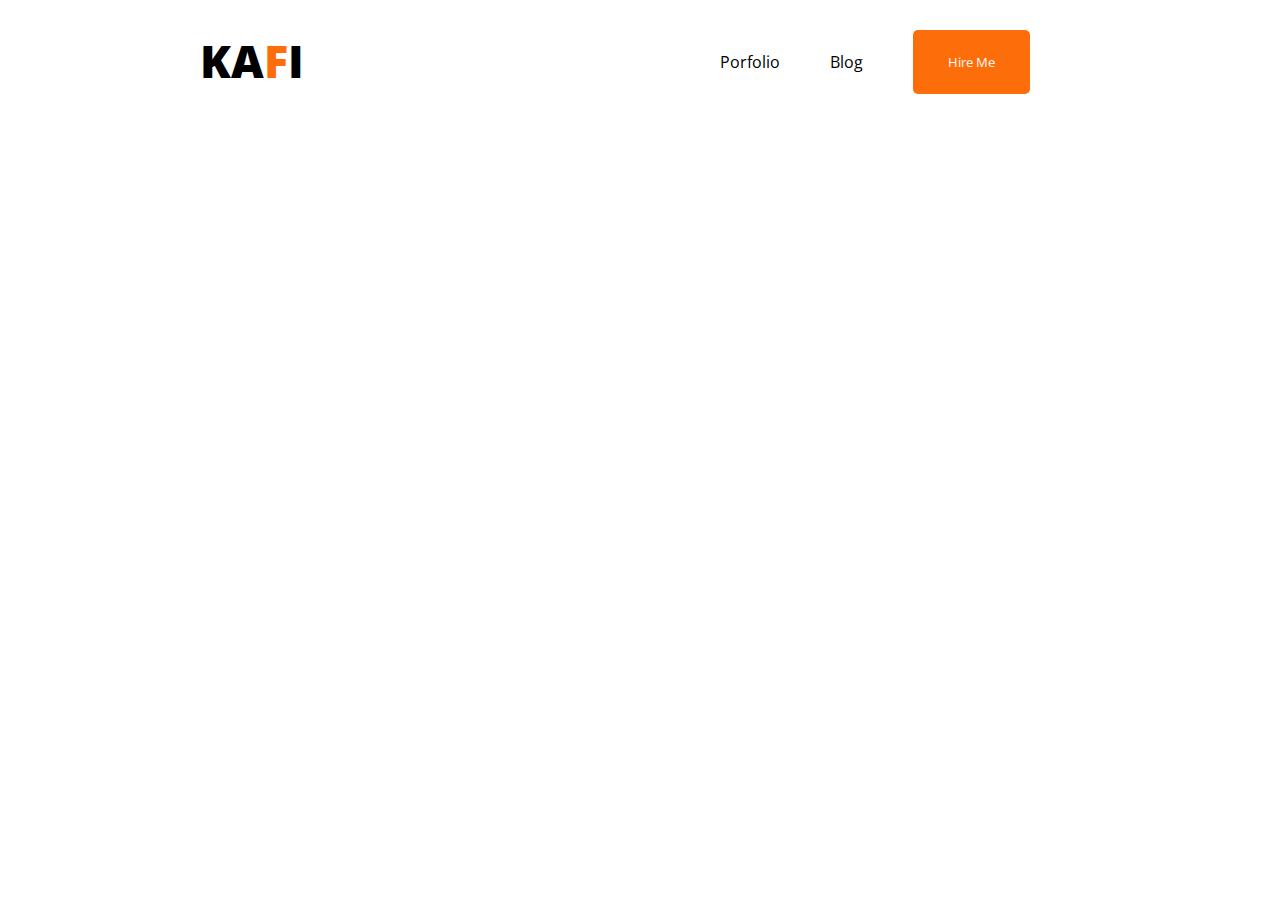
==== kafideveloper.html @ fa600e7f "Nav Styles Added" ====
<!DOCTYPE html>
<html lang="en">
<head>
    <meta charset="UTF-8">
    <meta http-equiv="X-UA-Compatible" content="IE=edge">
    <meta name="viewport" content="width=device-width, initial-scale=1.0">
    <title>Kafi Portfolio</title>
    <link rel="stylesheet" href="styles/portfolio.css">
    <link rel="preconnect" href="https://fonts.googleapis.com"><link rel="preconnect" href="https://fonts.gstatic.com" crossorigin><link href="https://fonts.googleapis.com/css2?family=Open+Sans&display=swap" rel="stylesheet">
</head>
<body>
    <header>
        <nav>
            <h2 class="nav-title">KA<span class="text-primary">F</span>I</h2>
            <ul>
                <li>Porfolio</li>
                <li>Blog</li>
                <li><button class="btn-primary">Hire Me</button></li>
            </ul>
        </nav>
    </header>
    <main>

    </main>
    <footer>

    </footer>

</body>
</html>
---- styles/portfolio.css ----
*{
    margin: 0;
    font-family: 'Open Sans', sans-serif;
}
.text-primary{
    color: #FD6E0A;
}
.btn-primary{
    height: 64px;
    color: white;
    border-radius: 5px;
    background-color: #FD6E0A;
    font-family: 700;
    border: 0;
    padding: 18px 35px;
}

/* Header and navigation styles */
nav{
    display: flex;
    justify-content: space-between;
    margin: 30px 200px;
}
nav li{
    list-style: none;
    margin-right: 50px;
}
.nav-title{
    font-size: 45px;
    font-weight: 800;
}
nav ul{
    display: flex;
    align-items: center;
}
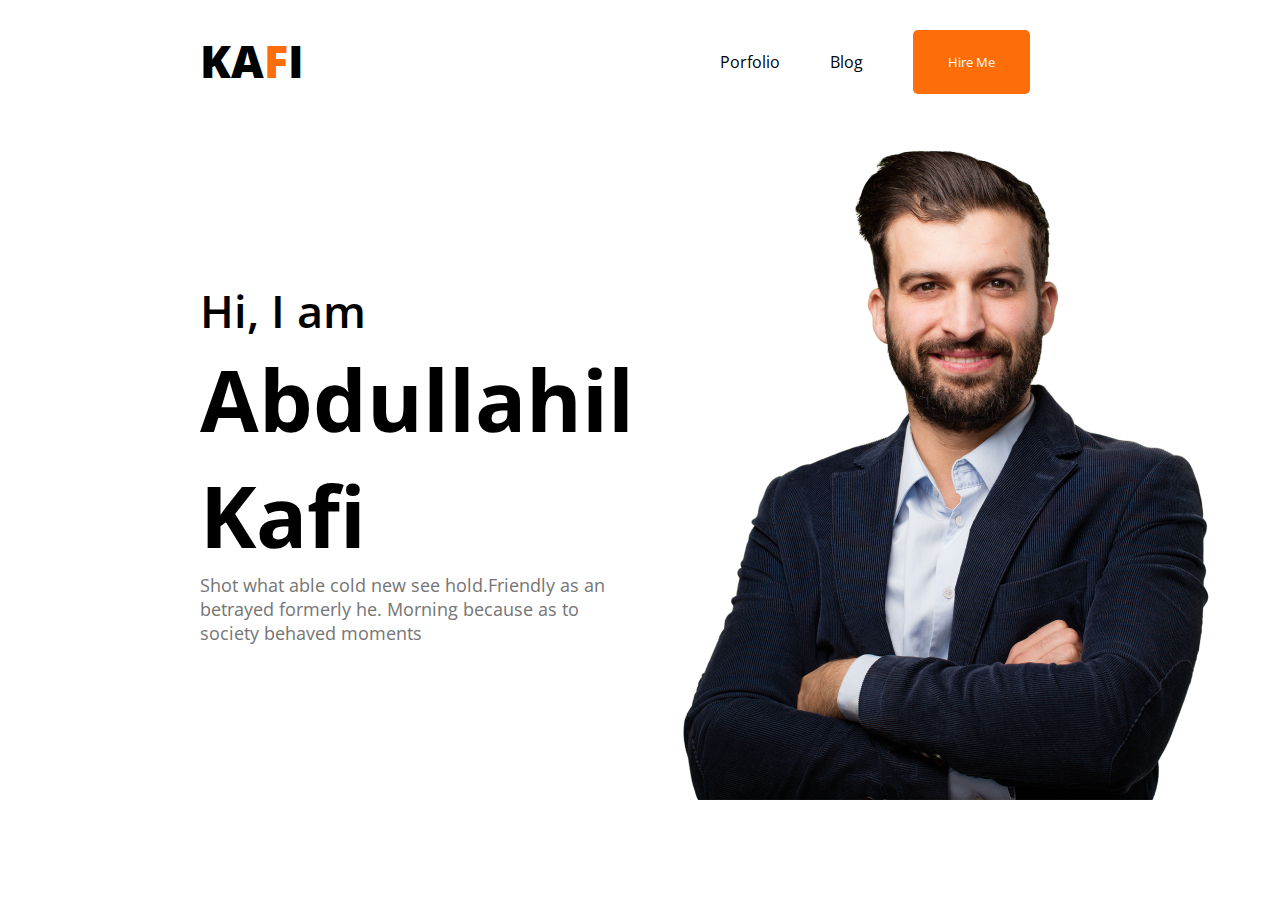
==== commit 2edb395f: "Liza Portfolio Problem Solved" ====
--- a/kafideveloper.html
+++ b/kafideveloper.html
@@ -18,6 +18,17 @@
                 <li><button class="btn-primary">Hire Me</button></li>
             </ul>
         </nav>
+
+        <!-- Header banner -->
+
+        <div class="banner">
+            <div>
+                <h3 class="banner-sub-title">Hi, I am</h3>
+                <h1 class="banner-title">Abdullahil Kafi</h1>
+                <p class="banner-description">Shot what able cold new see hold.Friendly as an betrayed formerly he. Morning because as to society behaved moments</p>
+            </div>
+            <img id="kafi" src="images/hardy.png" alt="">
+        </div>
     </header>
     <main>
 
--- a/styles/portfolio.css
+++ b/styles/portfolio.css
@@ -33,3 +33,22 @@
     display: flex;
     align-items: center;
 }
+
+/* Banner styles */
+.banner{
+    margin: 0 200px;
+    display: flex;
+    align-items: center;
+}
+.banner-title{
+    font-weight: 700px;
+    font-size: 85px;
+}
+.banner-sub-title{
+    font-weight: 600;
+    font-size: 45px;
+}
+.banner-description{
+    color: #757575;
+    font-size: 18px;
+}
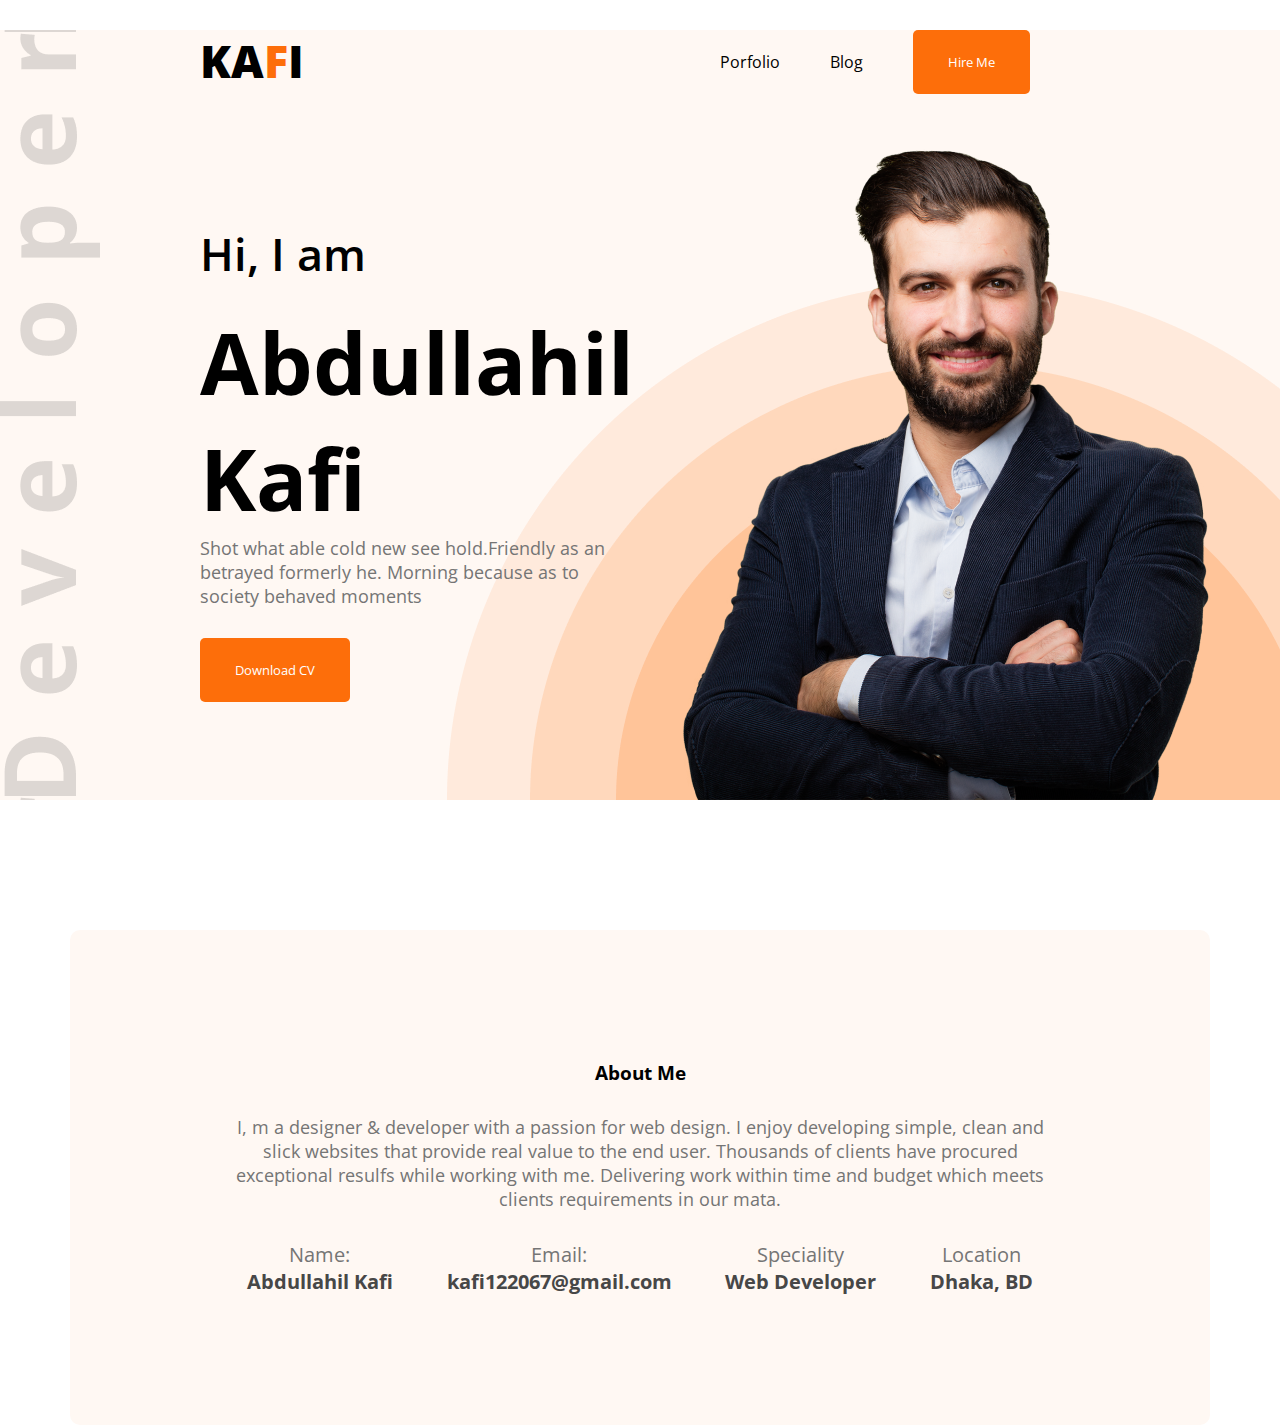
==== commit 8fbf415d: "Added Head and About Section" ====
--- a/kafideveloper.html
+++ b/kafideveloper.html
@@ -26,11 +26,35 @@
                 <h3 class="banner-sub-title">Hi, I am</h3>
                 <h1 class="banner-title">Abdullahil Kafi</h1>
                 <p class="banner-description">Shot what able cold new see hold.Friendly as an betrayed formerly he. Morning because as to society behaved moments</p>
+                <button class="btn-primary">Download CV</button>
             </div>
-            <img id="kafi" src="images/hardy.png" alt="">
-        </div>
+            <img src="images/hardy.png" alt="">
+        </div> 
     </header>
     <main>
+        <section class="about">
+            <h3 class="section-title">About Me</h3>
+            <p class="section-description">I, m a designer & developer with a passion for web design. I enjoy developing simple, clean and slick websites that provide real value to the end user. Thousands of clients have procured exceptional resulfs while working with me. Delivering work within time and budget which meets clients requirements in our mata.</p>
+            <div class="about-info-container">
+                <div class="about-info">
+                    <p class="info-title">Name:</p>
+                    <p class="info-description">Abdullahil Kafi</p>
+                </div>
+                <div class="about-info">
+                    <p class="info-title">Email:</p>
+                    <p class="info-description">kafi122067@gmail.com</p>
+                </div>
+                <div class="about-info">
+                    <p class="info-title">Speciality</p>
+                    <p class="info-description">Web Developer</p>
+                </div>
+                <div class="about-info">
+                    <p class="info-title">Location</p>
+                    <p class="info-description">Dhaka, BD</p>
+                </div>
+
+            </div>
+        </section>
 
     </main>
     <footer>
--- a/styles/portfolio.css
+++ b/styles/portfolio.css
@@ -1,6 +1,9 @@
 *{
     margin: 0;
     font-family: 'Open Sans', sans-serif;
+}
+head{
+    margin-left: 100px;
 }
 .text-primary{
     color: #FD6E0A;
@@ -16,6 +19,16 @@
 }
 
 /* Header and navigation styles */
+header{
+    background: #fff8f3;
+    background-image: url(../images/header_bg.png), url(../images/developer.png);
+    background-repeat: no-repeat, repeat-y;
+    background-position: bottom right, left;
+    max-height: 850px;
+    max-width: 2000px;
+    margin-left: 0 200px;
+}
+
 nav{
     display: flex;
     justify-content: space-between;
@@ -47,8 +60,50 @@
 .banner-sub-title{
     font-weight: 600;
     font-size: 45px;
+    margin-bottom: 20px;
 }
 .banner-description{
     color: #757575;
     font-size: 18px;
+    margin-bottom: 30px;
 }
+
+/* Main Section */
+main{
+    max-width: 1140px;
+    margin: 0 auto;
+
+}
+
+/* Section styles */
+.about{
+    margin-top: 130px;
+    background-color: #fff8f3;
+    border-radius: 10px;
+    padding: 130px 150px;
+    text-align: center;
+}
+.section-title{
+    margin-bottom: 30px;
+}
+
+.section-description{
+    color: #757575;
+    font-size: 18px;
+    margin-bottom: 30px;
+    
+}
+
+.about-info-container{
+    display: flex;
+    justify-content: space-around;
+}
+.about .info-title{
+    font-size: 20px;
+    color: #757575
+}
+.info-description{
+    font-weight: 700;
+    font-size: 20px;
+    color: #474747
+}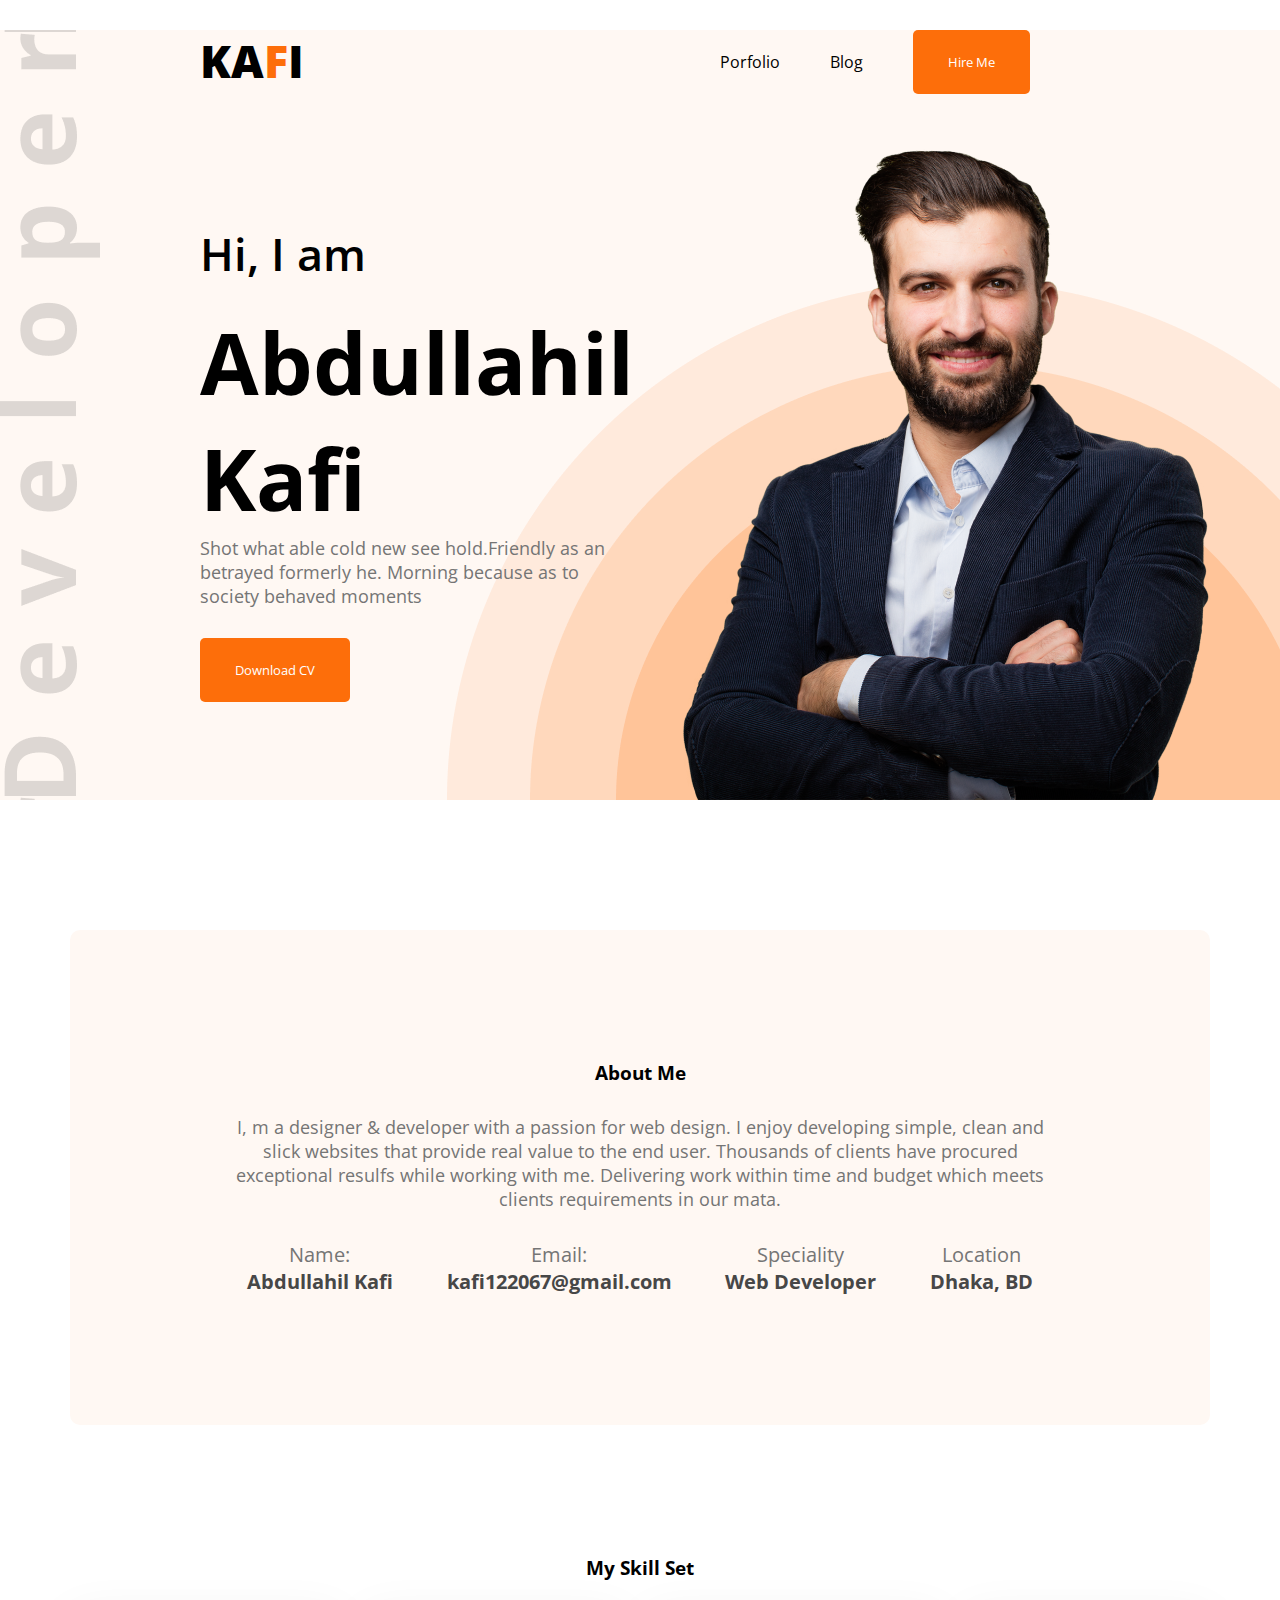
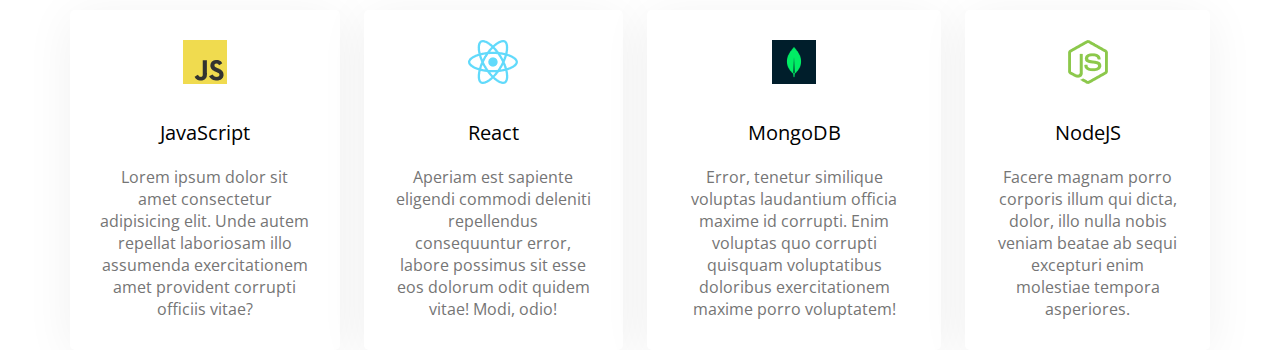
==== commit 7d54b037: "Skills section added" ====
--- a/kafideveloper.html
+++ b/kafideveloper.html
@@ -55,6 +55,35 @@
 
             </div>
         </section>
+        <!-- Skills Section -->
+        <section class="what-i-do">
+            <h3 class="section-title">My Skill Set</h3>
+            <!-- .skills-container>.skill*4>img+p.skill-title+p.skill-description>lorem20 -->
+            <div class="skill-container">
+                <div class="skill">
+                    <img src="images/icons/js.png" alt="">
+                    <p class="skill-title">JavaScript</p>
+                    <p class="skill-description">Lorem ipsum dolor sit amet consectetur adipisicing elit. Unde autem repellat laboriosam illo assumenda exercitationem amet provident corrupti officiis vitae?</p>
+                </div>
+                <div class="skill">
+                    <img src="images/icons/react.png" alt="">
+                    <p class="skill-title">React</p>
+                    <p class="skill-description">Aperiam est sapiente eligendi commodi deleniti repellendus consequuntur error, labore possimus sit esse eos dolorum odit quidem vitae! Modi, odio!</p>
+                </div>
+                <div class="skill">
+                    <img src="images/icons/mongo.png" alt="">
+                    <p class="skill-title">MongoDB</p>
+                    <p class="skill-description">Error, tenetur similique voluptas laudantium officia maxime id corrupti. Enim voluptas quo corrupti quisquam voluptatibus doloribus exercitationem maxime porro voluptatem!</p>
+                </div>
+                <div class="skill">
+                    <img src="images/icons/nodejs.png" alt="">
+                    <p class="skill-title">NodeJS</p>
+                    <p class="skill-description">Facere magnam porro corporis illum qui dicta, dolor, illo nulla nobis veniam beatae ab sequi excepturi enim molestiae tempora asperiores.</p>
+                </div>
+            </div>
+
+
+        </section>
 
     </main>
     <footer>
--- a/styles/portfolio.css
+++ b/styles/portfolio.css
@@ -106,4 +106,29 @@
     font-weight: 700;
     font-size: 20px;
     color: #474747
+}
+
+/* Skills set section */
+.what-i-do{
+    margin-top: 130px;
+    text-align: center;
+}
+.skill-container{
+    display: flex;
+    gap: 24px;
+}
+.skill{
+    background: #FFFFFF;
+    box-shadow: 0 6px 50px rgba(0, 0, 0, 0.06);
+    border-radius: 5px;
+    padding: 30px;
+}
+.skill-title{
+    font-weight: 700px;
+    font-size: 20px;
+    margin-top: 30px;
+    margin-bottom: 20px;
+}
+.skill-description{
+    color: #757575;
 }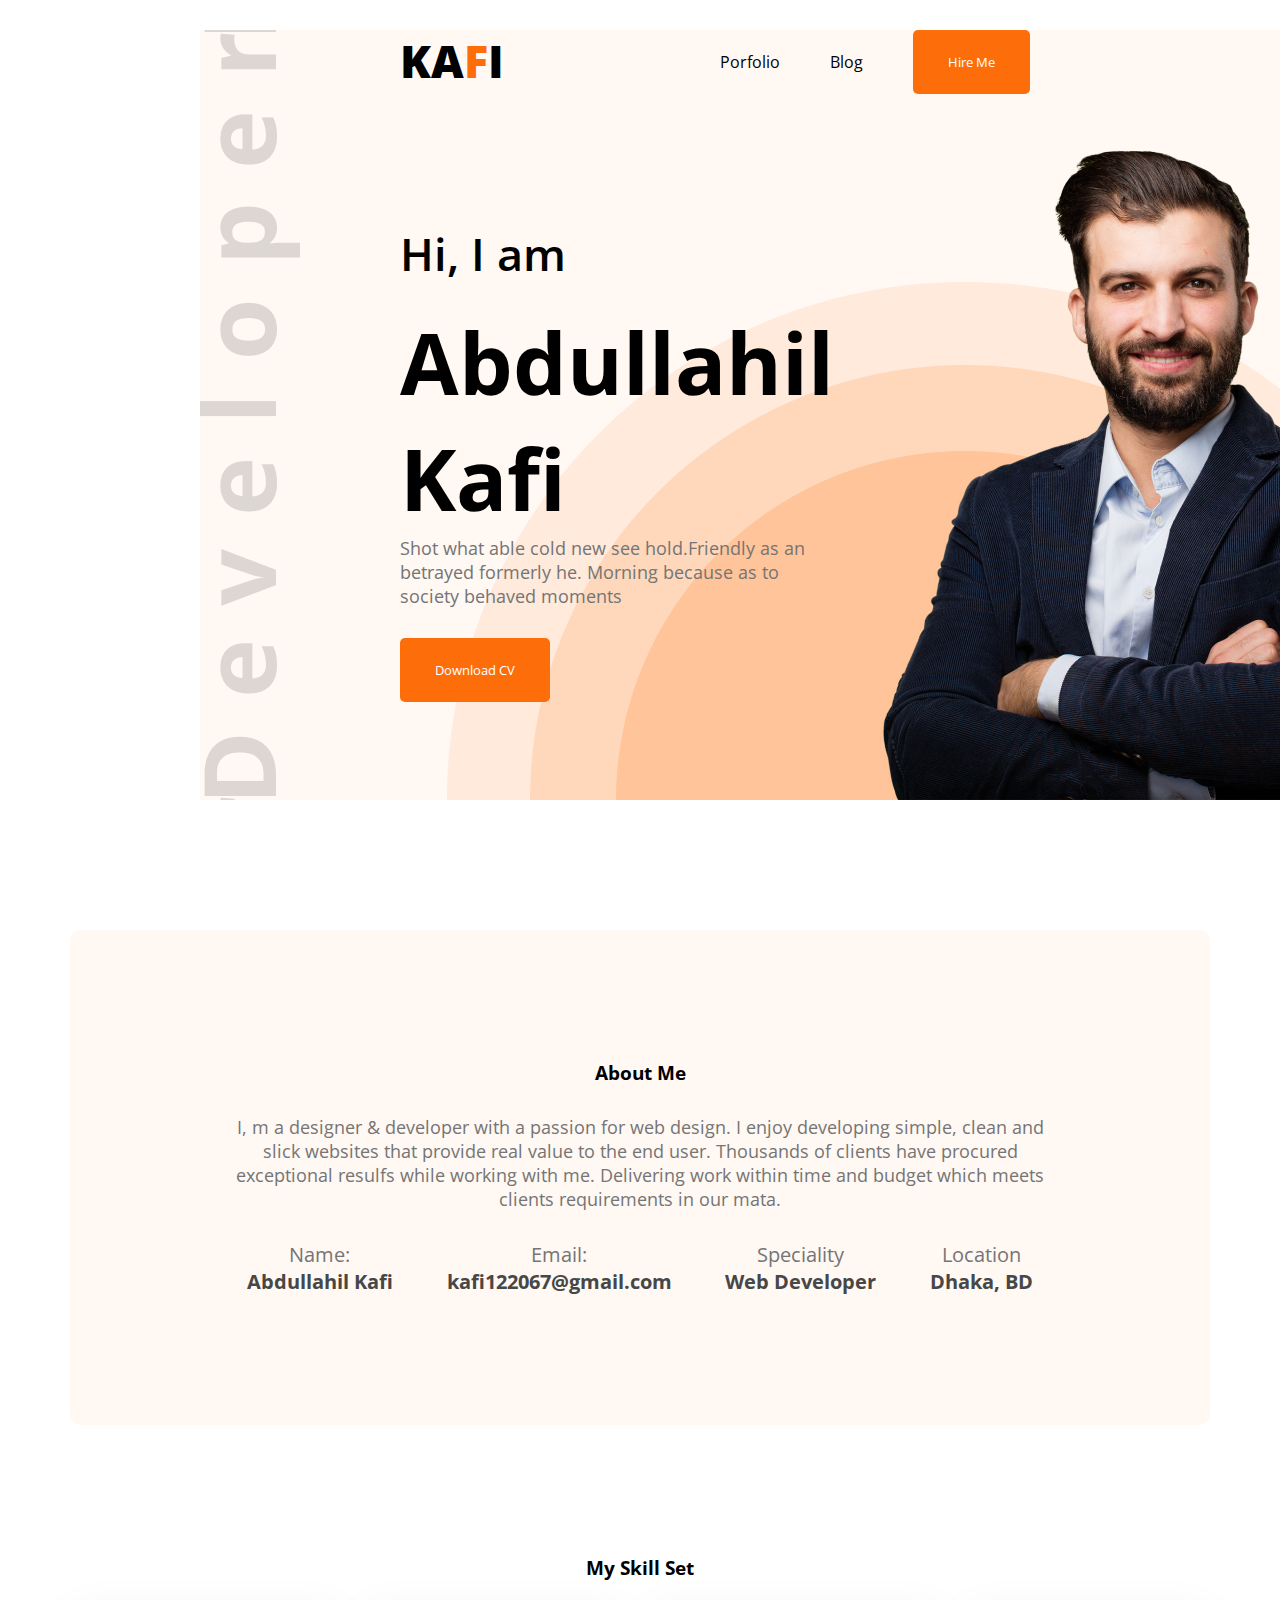
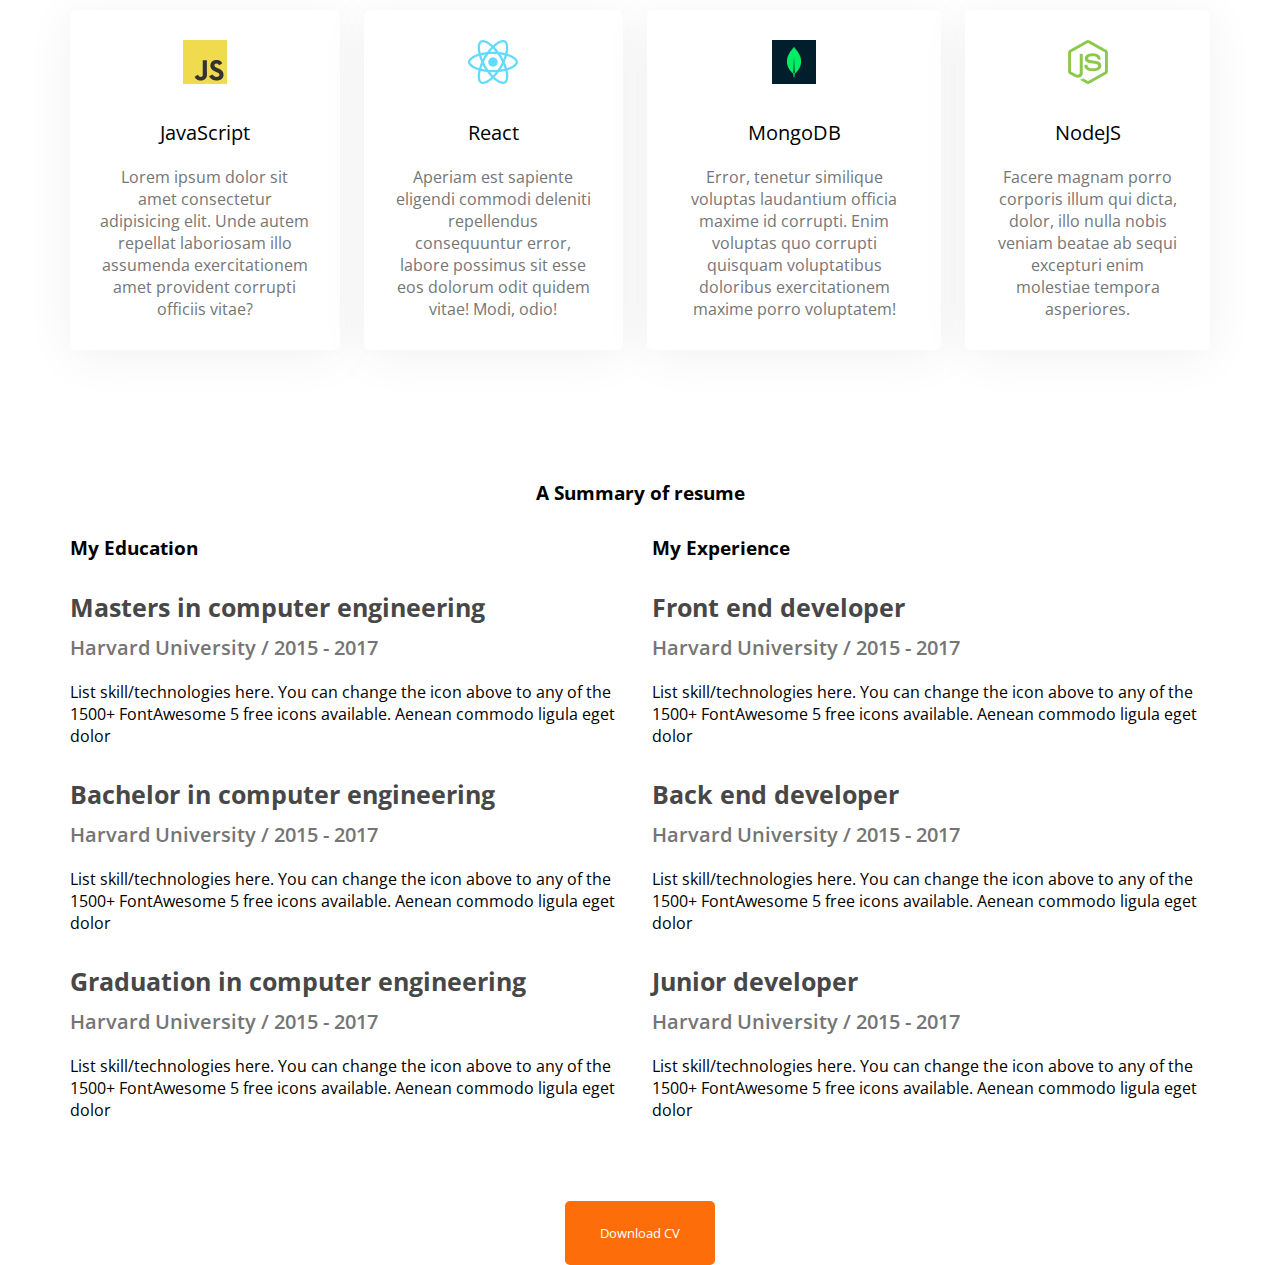
==== commit d8e0617e: "Resume section added" ====
--- a/kafideveloper.html
+++ b/kafideveloper.html
@@ -1,13 +1,17 @@
 <!DOCTYPE html>
 <html lang="en">
+
 <head>
     <meta charset="UTF-8">
     <meta http-equiv="X-UA-Compatible" content="IE=edge">
     <meta name="viewport" content="width=device-width, initial-scale=1.0">
     <title>Kafi Portfolio</title>
     <link rel="stylesheet" href="styles/portfolio.css">
-    <link rel="preconnect" href="https://fonts.googleapis.com"><link rel="preconnect" href="https://fonts.gstatic.com" crossorigin><link href="https://fonts.googleapis.com/css2?family=Open+Sans&display=swap" rel="stylesheet">
+    <link rel="preconnect" href="https://fonts.googleapis.com">
+    <link rel="preconnect" href="https://fonts.gstatic.com" crossorigin>
+    <link href="https://fonts.googleapis.com/css2?family=Open+Sans&display=swap" rel="stylesheet">
 </head>
+
 <body>
     <header>
         <nav>
@@ -25,16 +29,20 @@
             <div>
                 <h3 class="banner-sub-title">Hi, I am</h3>
                 <h1 class="banner-title">Abdullahil Kafi</h1>
-                <p class="banner-description">Shot what able cold new see hold.Friendly as an betrayed formerly he. Morning because as to society behaved moments</p>
+                <p class="banner-description">Shot what able cold new see hold.Friendly as an betrayed formerly he.
+                    Morning because as to society behaved moments</p>
                 <button class="btn-primary">Download CV</button>
             </div>
             <img src="images/hardy.png" alt="">
-        </div> 
+        </div>
     </header>
     <main>
         <section class="about">
             <h3 class="section-title">About Me</h3>
-            <p class="section-description">I, m a designer & developer with a passion for web design. I enjoy developing simple, clean and slick websites that provide real value to the end user. Thousands of clients have procured exceptional resulfs while working with me. Delivering work within time and budget which meets clients requirements in our mata.</p>
+            <p class="section-description">I, m a designer & developer with a passion for web design. I enjoy developing
+                simple, clean and slick websites that provide real value to the end user. Thousands of clients have
+                procured exceptional resulfs while working with me. Delivering work within time and budget which meets
+                clients requirements in our mata.</p>
             <div class="about-info-container">
                 <div class="about-info">
                     <p class="info-title">Name:</p>
@@ -55,7 +63,9 @@
 
             </div>
         </section>
+
         <!-- Skills Section -->
+
         <section class="what-i-do">
             <h3 class="section-title">My Skill Set</h3>
             <!-- .skills-container>.skill*4>img+p.skill-title+p.skill-description>lorem20 -->
@@ -63,32 +73,84 @@
                 <div class="skill">
                     <img src="images/icons/js.png" alt="">
                     <p class="skill-title">JavaScript</p>
-                    <p class="skill-description">Lorem ipsum dolor sit amet consectetur adipisicing elit. Unde autem repellat laboriosam illo assumenda exercitationem amet provident corrupti officiis vitae?</p>
+                    <p class="skill-description">Lorem ipsum dolor sit amet consectetur adipisicing elit. Unde autem
+                        repellat laboriosam illo assumenda exercitationem amet provident corrupti officiis vitae?</p>
                 </div>
                 <div class="skill">
                     <img src="images/icons/react.png" alt="">
                     <p class="skill-title">React</p>
-                    <p class="skill-description">Aperiam est sapiente eligendi commodi deleniti repellendus consequuntur error, labore possimus sit esse eos dolorum odit quidem vitae! Modi, odio!</p>
+                    <p class="skill-description">Aperiam est sapiente eligendi commodi deleniti repellendus consequuntur
+                        error, labore possimus sit esse eos dolorum odit quidem vitae! Modi, odio!</p>
                 </div>
                 <div class="skill">
                     <img src="images/icons/mongo.png" alt="">
                     <p class="skill-title">MongoDB</p>
-                    <p class="skill-description">Error, tenetur similique voluptas laudantium officia maxime id corrupti. Enim voluptas quo corrupti quisquam voluptatibus doloribus exercitationem maxime porro voluptatem!</p>
+                    <p class="skill-description">Error, tenetur similique voluptas laudantium officia maxime id
+                        corrupti. Enim voluptas quo corrupti quisquam voluptatibus doloribus exercitationem maxime porro
+                        voluptatem!</p>
                 </div>
                 <div class="skill">
                     <img src="images/icons/nodejs.png" alt="">
                     <p class="skill-title">NodeJS</p>
-                    <p class="skill-description">Facere magnam porro corporis illum qui dicta, dolor, illo nulla nobis veniam beatae ab sequi excepturi enim molestiae tempora asperiores.</p>
+                    <p class="skill-description">Facere magnam porro corporis illum qui dicta, dolor, illo nulla nobis
+                        veniam beatae ab sequi excepturi enim molestiae tempora asperiores.</p>
                 </div>
             </div>
 
 
         </section>
 
+        <!-- Resume Section -->
+        
+        <section class="resume">
+            <h3 class="section-title">A Summary of resume</h3>
+            <div class="resume-content">
+                <div>
+                    <h3 class="resume-title">My Education</h3>
+                    <div class="resume-item">
+                        <h4 class="title">Masters in computer engineering</h4>
+                        <h5 class="sub-title">Harvard University / 2015 - 2017</h5>
+                        <p class="description">List skill/technologies here. You can change the icon above to any of the 1500+ FontAwesome 5 free icons available. Aenean commodo ligula eget dolor</p></div>
+                    <div class="resume-item">
+                        <h4 class="title">Bachelor in computer engineering</h4>
+                        <h5 class="sub-title">Harvard University / 2015 - 2017</h5>
+                        <p class="description">List skill/technologies here. You can change the icon above to any of the 1500+ FontAwesome 5 free icons available. Aenean commodo ligula eget dolor</p>
+                    </div>
+                    <div class="resume-item">
+                        <h4 class="title">Graduation in computer engineering</h4>
+                        <h5 class="sub-title">Harvard University / 2015 - 2017</h5>
+                        <p class="description">List skill/technologies here. You can change the icon above to any of the 1500+ FontAwesome 5 free icons available. Aenean commodo ligula eget dolor</p>
+                    </div>
+                </div>
+                <div>
+                    <h3 class="resume-title">My Experience</h3>
+                    <div class="resume-item">
+                        <h4 class="title">Front end developer</h4>
+                        <h5 class="sub-title">Harvard University / 2015 - 2017</h5>
+                        <p class="description">List skill/technologies here. You can change the icon above to any of the 1500+ FontAwesome 5 free icons available. Aenean commodo ligula eget dolor</p>
+
+                    </div>
+                    <div class="resume-item">
+                        <h4 class="title">Back end developer</h4>
+                        <h5 class="sub-title">Harvard University / 2015 - 2017</h5>
+                        <p class="description">List skill/technologies here. You can change the icon above to any of the 1500+ FontAwesome 5 free icons available. Aenean commodo ligula eget dolor</p>
+                    </div>
+                    <div class="resume-item">
+                        <h4 class="title">Junior developer</h4>
+                        <h5 class="sub-title">Harvard University / 2015 - 2017</h5>
+                        <p class="description">List skill/technologies here. You can change the icon above to any of the 1500+ FontAwesome 5 free icons available. Aenean commodo ligula eget dolor</p>
+                    </div>
+                </div>
+            </div>
+            <div class="resume-button">
+                <button class="btn-primary">Download CV</button>
+            </div>
+        </section>
     </main>
     <footer>
 
     </footer>
 
 </body>
-</html> +
+</html>  --- a/styles/portfolio.css
+++ b/styles/portfolio.css
@@ -1,14 +1,17 @@
-*{
+* {
     margin: 0;
     font-family: 'Open Sans', sans-serif;
 }
-head{
+
+head {
     margin-left: 100px;
 }
-.text-primary{
+
+.text-primary {
     color: #FD6E0A;
 }
-.btn-primary{
+
+.btn-primary {
     height: 64px;
     color: white;
     border-radius: 5px;
@@ -19,116 +22,170 @@
 }
 
 /* Header and navigation styles */
-header{
+header {
     background: #fff8f3;
     background-image: url(../images/header_bg.png), url(../images/developer.png);
     background-repeat: no-repeat, repeat-y;
     background-position: bottom right, left;
     max-height: 850px;
     max-width: 2000px;
-    margin-left: 0 200px;
+    margin-left: 200px;
+
 }
 
-nav{
+nav {
     display: flex;
     justify-content: space-between;
     margin: 30px 200px;
 }
-nav li{
+
+nav li {
     list-style: none;
     margin-right: 50px;
 }
-.nav-title{
+
+.nav-title {
     font-size: 45px;
     font-weight: 800;
 }
-nav ul{
+
+nav ul {
     display: flex;
     align-items: center;
 }
 
 /* Banner styles */
-.banner{
+.banner {
     margin: 0 200px;
     display: flex;
     align-items: center;
 }
-.banner-title{
+
+.banner-title {
     font-weight: 700px;
     font-size: 85px;
 }
-.banner-sub-title{
+
+.banner-sub-title {
     font-weight: 600;
     font-size: 45px;
     margin-bottom: 20px;
 }
-.banner-description{
+
+.banner-description {
     color: #757575;
     font-size: 18px;
     margin-bottom: 30px;
 }
 
 /* Main Section */
-main{
+main {
     max-width: 1140px;
     margin: 0 auto;
 
 }
 
 /* Section styles */
-.about{
+.about {
     margin-top: 130px;
     background-color: #fff8f3;
     border-radius: 10px;
     padding: 130px 150px;
     text-align: center;
 }
-.section-title{
+
+.section-title {
     margin-bottom: 30px;
+    text-align: center;
 }
 
-.section-description{
+.section-description {
     color: #757575;
     font-size: 18px;
     margin-bottom: 30px;
-    
+
 }
 
-.about-info-container{
+.about-info-container {
     display: flex;
     justify-content: space-around;
 }
-.about .info-title{
+
+.about .info-title {
     font-size: 20px;
     color: #757575
 }
-.info-description{
+
+.info-description {
     font-weight: 700;
     font-size: 20px;
     color: #474747
 }
 
 /* Skills set section */
-.what-i-do{
+.what-i-do {
     margin-top: 130px;
     text-align: center;
 }
-.skill-container{
+
+.skill-container {
     display: flex;
     gap: 24px;
 }
-.skill{
+
+.skill {
     background: #FFFFFF;
     box-shadow: 0 6px 50px rgba(0, 0, 0, 0.06);
     border-radius: 5px;
     padding: 30px;
 }
-.skill-title{
+
+.skill-title {
     font-weight: 700px;
     font-size: 20px;
     margin-top: 30px;
     margin-bottom: 20px;
 }
-.skill-description{
+
+.skill-description {
     color: #757575;
+}
+
+section {
+    margin-top: 130px;
+}
+
+/* resume styles */
+.resume-item {
+    margin: 30px 0;
+    margin-bottom: 30px;
+}
+
+.resume-content {
+    display: flex;
+    gap: 24px;
+}
+
+.resume .title {
+    font-weight: 700;
+    font-size: 25px;
+    color: #474747;
+    margin-bottom: 10px;
+}
+
+.resume .sub-title {
+    color: #757575;
+    font-weight: 600;
+    font-size: 20px;
+    margin-bottom: 20px;
+}
+
+.resume .description {
+
+
+}
+
+.resume-button{
+    margin-top: 50px;
+    text-align: center;
 }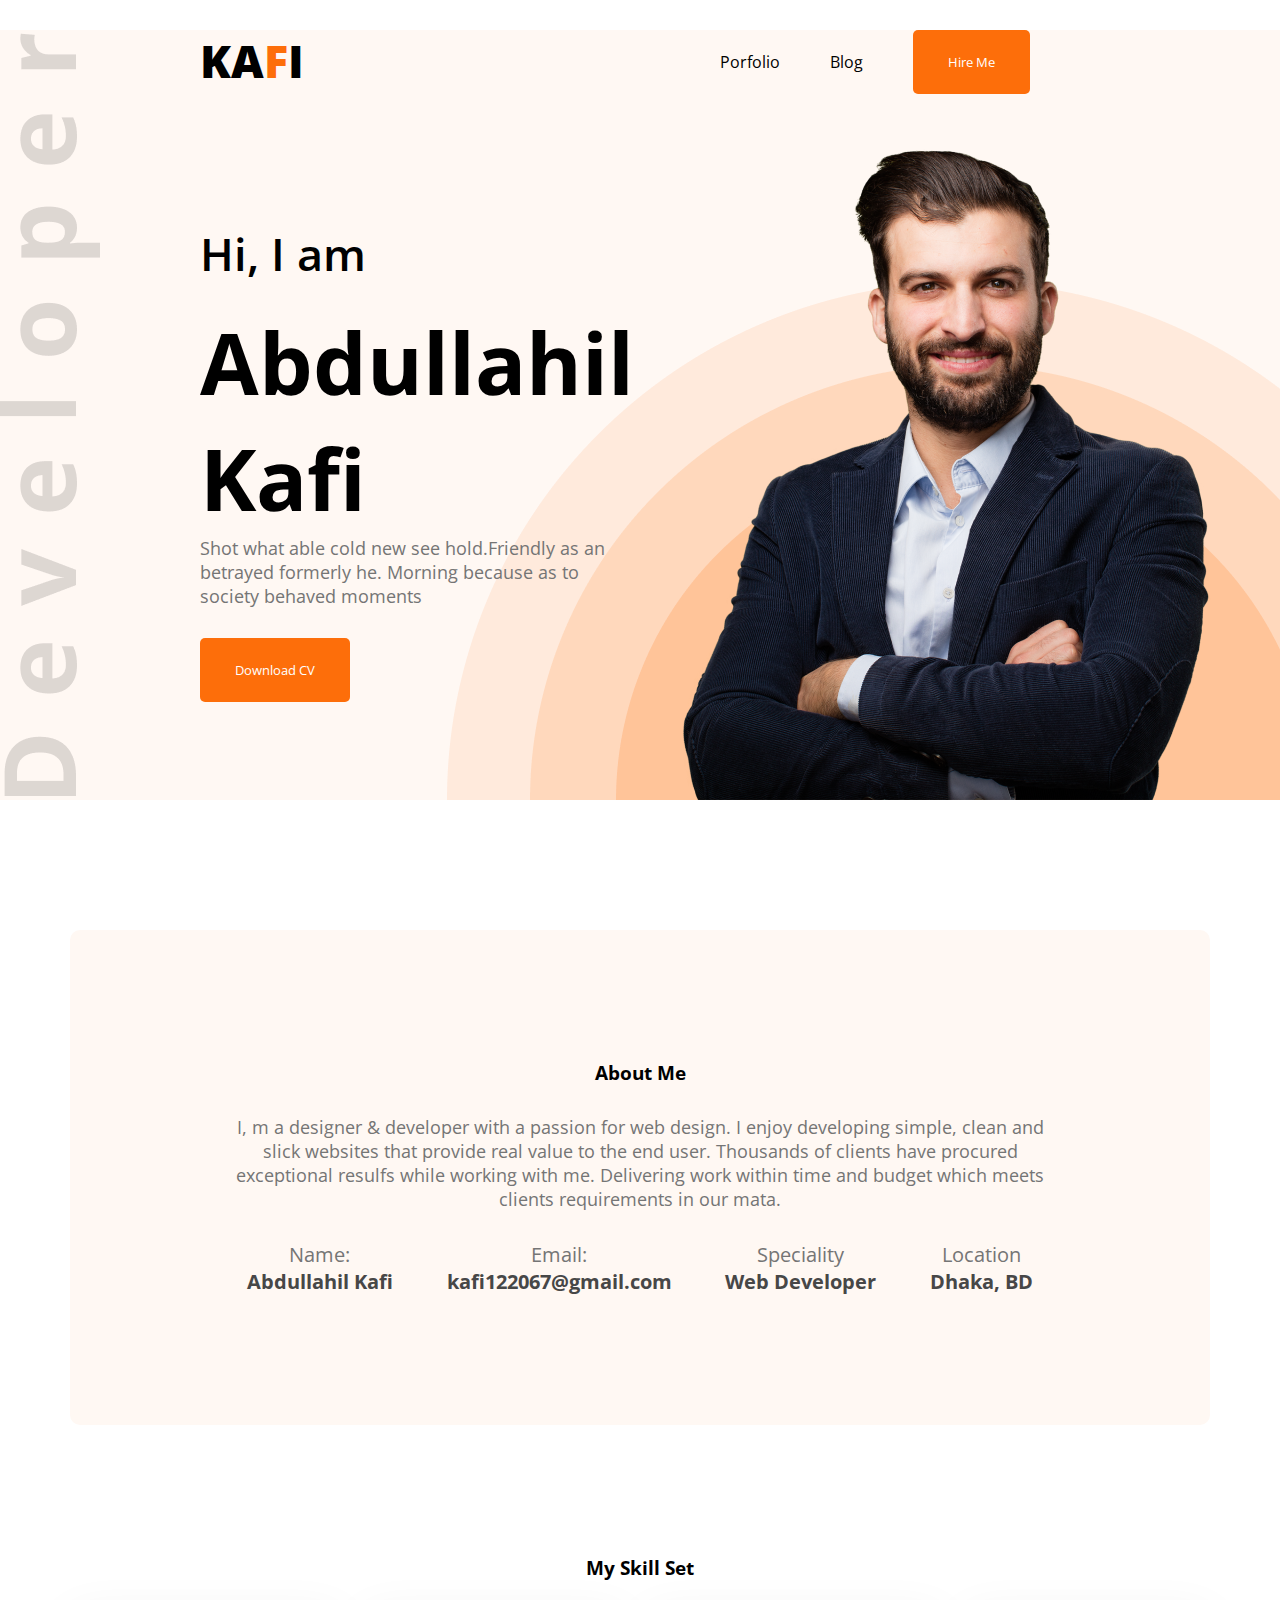
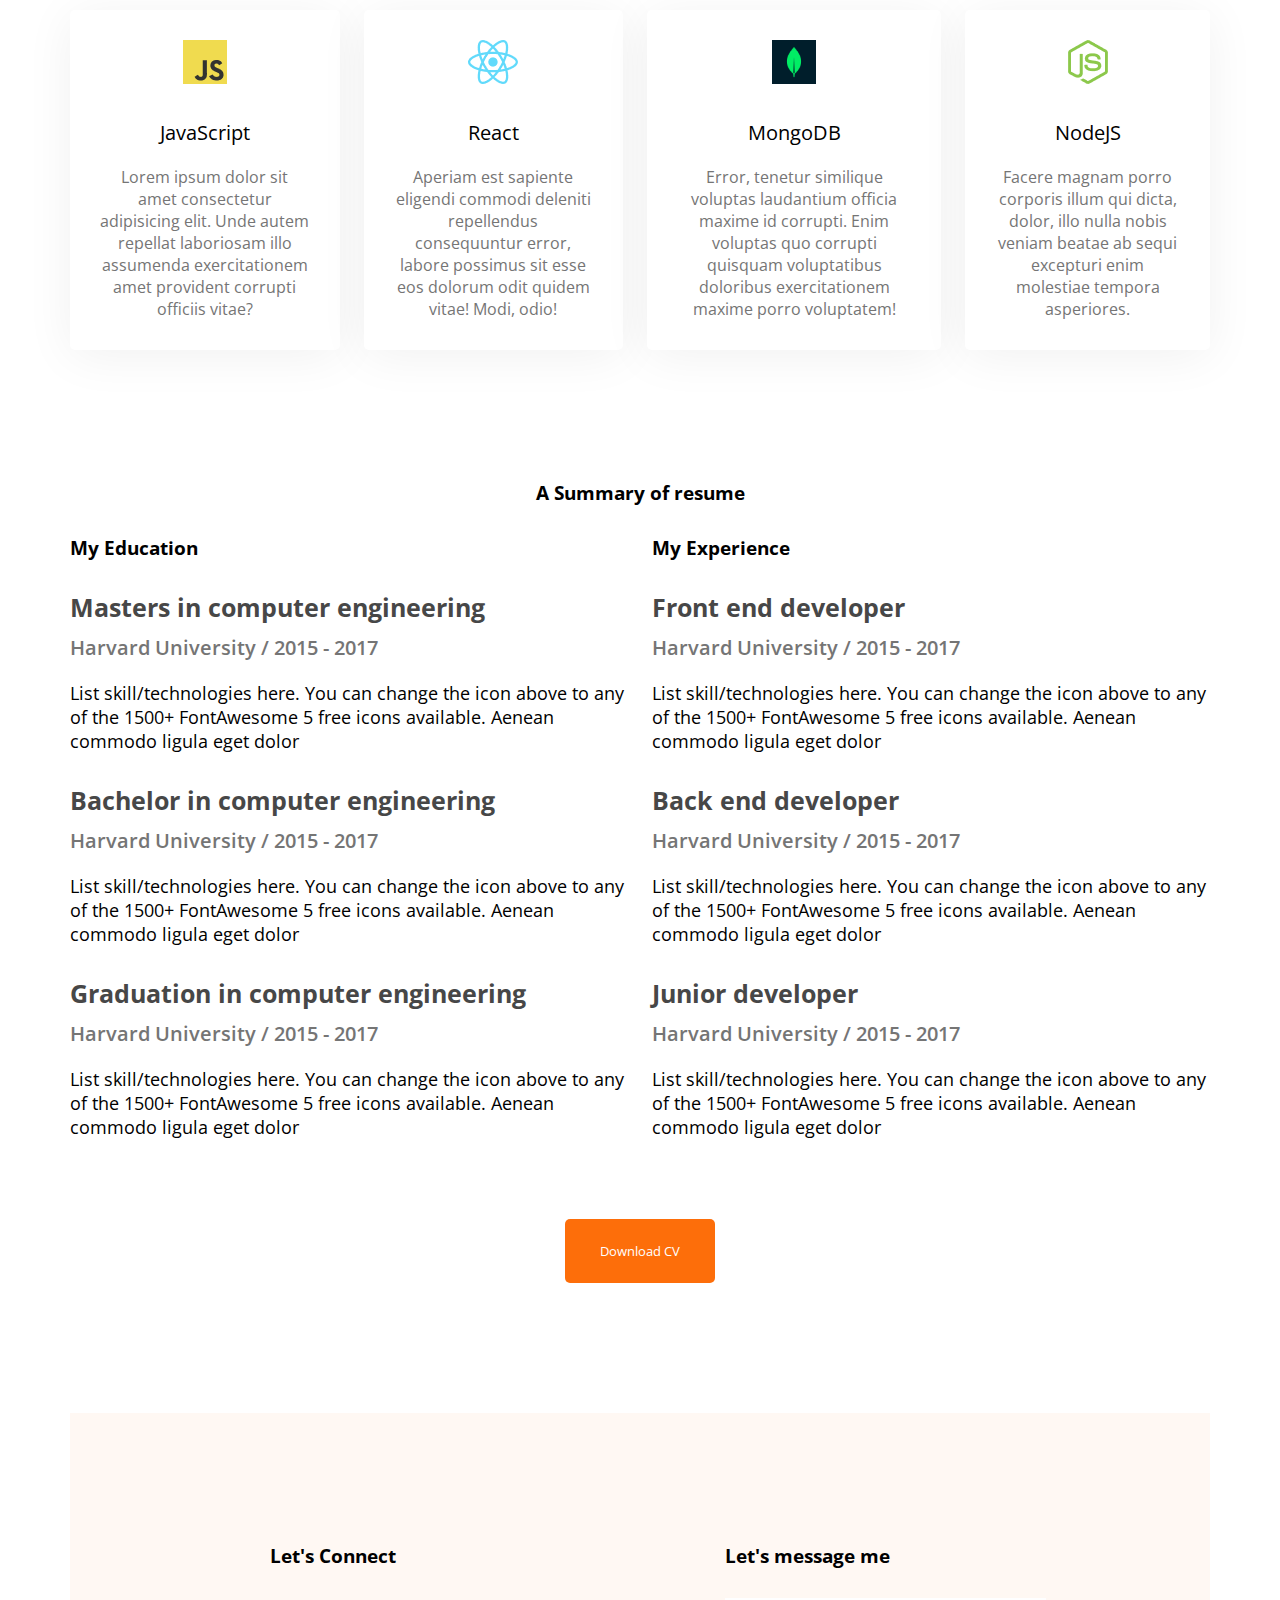
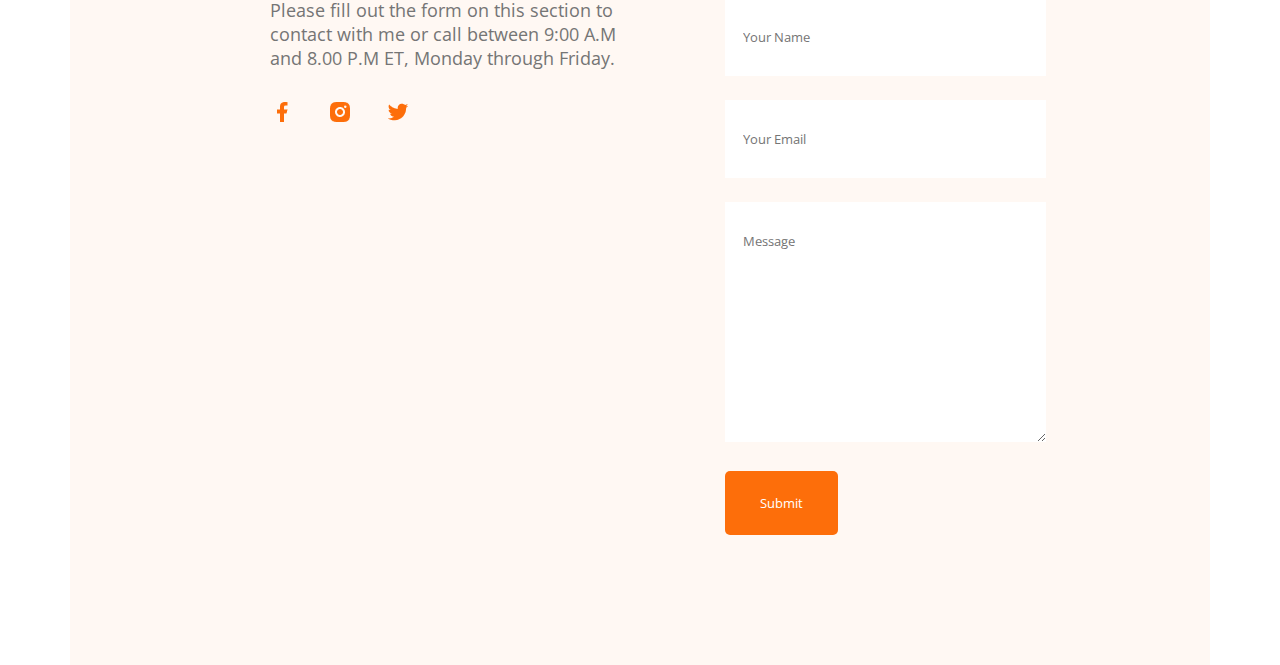
==== commit edb69361: "Contact Added" ====
--- a/kafideveloper.html
+++ b/kafideveloper.html
@@ -101,7 +101,7 @@
         </section>
 
         <!-- Resume Section -->
-        
+
         <section class="resume">
             <h3 class="section-title">A Summary of resume</h3>
             <div class="resume-content">
@@ -146,8 +146,36 @@
                 <button class="btn-primary">Download CV</button>
             </div>
         </section>
+
+        <!-- Contact Section -->
+
+        <section class="contact">
+            <div>
+                <h3 class="section-title">Let's Connect</h3>
+                <p class="section-description">Please fill out the form on this section to contact with me or call between 9:00 A.M and 8.00 P.M ET, Monday through Friday.</p>
+                <a href="">
+                    <img src="images/icons/facebook.png" alt="">
+                </a>
+                <a href="">
+                    <img src="images/icons/insta.png" alt="">
+                </a>
+                <a href="">
+                    <img src="images/icons/twitter.png" alt="">
+                </a>
+            </div>
+            <div>
+                <h3 class="section-title">Let's message me</h3>
+                <form action="">
+                    <input type="text" name="" id="" placeholder="Your Name">
+                    <input type="email" name="" id="" placeholder="Your Email">
+                    <textarea name="" id="" cols="30" rows="10" placeholder="Message"></textarea>
+                    <input class="btn-primary" type="submit" value="Submit">
+                </form>
+            </div>
+        </section>
     </main>
     <footer>
+
 
     </footer>
 
--- a/styles/portfolio.css
+++ b/styles/portfolio.css
@@ -25,11 +25,11 @@
 header {
     background: #fff8f3;
     background-image: url(../images/header_bg.png), url(../images/developer.png);
-    background-repeat: no-repeat, repeat-y;
+    background-repeat: no-repeat;
     background-position: bottom right, left;
     max-height: 850px;
     max-width: 2000px;
-    margin-left: 200px;
+    
 
 }
 
@@ -181,11 +181,36 @@
 }
 
 .resume .description {
-
+    font-size: 18px;
 
 }
 
 .resume-button{
     margin-top: 50px;
     text-align: center;
-}+}
+
+/* Contact Styles */
+
+.contact{
+    display: flex;
+    gap: 100px;
+    background: #fff8f3;
+    padding: 130px 200px;
+}
+
+.contact .section-title{
+    text-align: left;
+}
+
+.contact input[type="text"], input[type="email"],  textarea{
+    margin-bottom: 24px;
+    border: 0;
+    width: 100%;
+    padding: 30px 18px;
+}
+
+.contact a{
+    text-decoration: none;
+    margin-right: 30px;
+}
